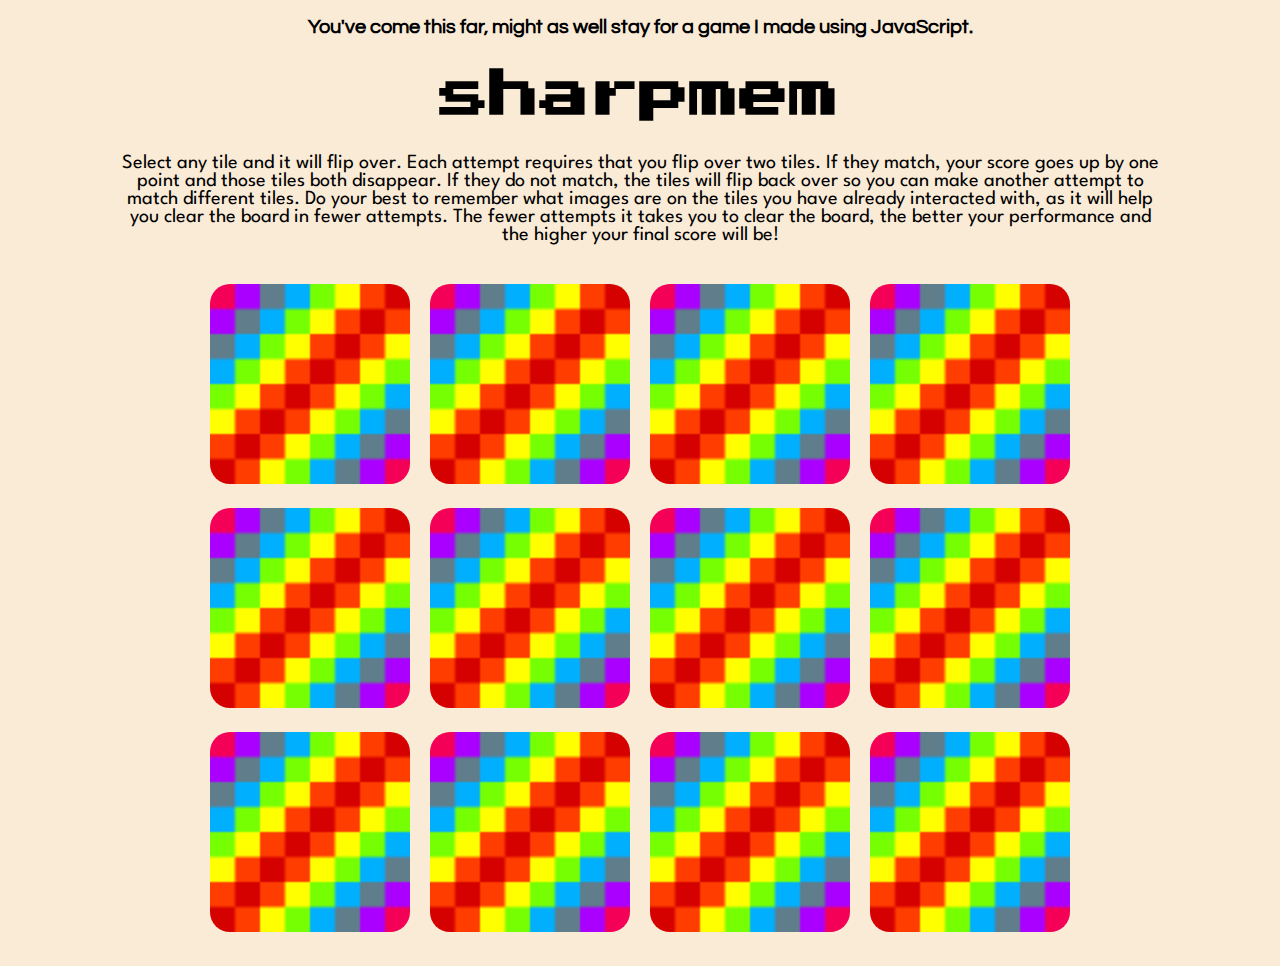
==== game.html @ 2d41956b "Added easter egg game" ====
<!DOCTYPE html>
<html lang="en">
    <head>
        <title>Memory Game</title>
        <meta charset="UTF-8">
        <meta http-equiv="X-UA-Compatible" content="IE=edge">
        <meta name="viewport" content="width=device-width, initial-scale=1, user-scalable=no">
        <link rel="stylesheet" type="text/css" href="assets/css/game-styles.css"/>
    </head>
    <body>
        <center>
            <h2>You've come this far, might as well stay for a game I made using JavaScript.</h2>
            <h1>sharpmem</h1>
            <p>Select any tile and it will flip over. Each attempt requires that you flip over two tiles. If they match, your score goes up by one point and those tiles both disappear. If they do not match, the tiles will flip back over so you can make another attempt to match different tiles. Do your best to remember what images are on the tiles you have already interacted with, as it will help you clear the board in fewer attempts. The fewer attempts it takes you to clear the board, the better your performance and the higher your final score will be!</p>
            <h3><span id="result"></span></h3>
            <h3><span id="attempts"></span></h3>
            <h3><span id="scaled-score"></span></h3>
            <div id="grid"></div>
            <p><span id="congrats"></span></p>
        </center>

        <script src="app.js"></script>
    </body>
</html>
---- assets/css/game-styles.css ----
@import url('https://fonts.googleapis.com/css2?family=Dosis:wght@300&family=League+Spartan:wght@200&family=Press+Start+2P&family=Questrial&display=swap');
body {
    background-color:antiquewhite;
    margin-left: 9%;
    margin-right: 9%;
}

img {
    border-radius: 10%;
    width:  200px;
    height: 200px;
    margin: 10px 10px 10px 10px;
}

p {
    font-size: 20px;
    font-family: 'League Spartan', sans-serif;
}

h1 {
    font-size: 50px;
    font-family: 'Press Start 2P', cursive;
}

h2 {
    font-size: 20px;
    font-family: 'Questrial', sans-serif;
}

h3 {
    font-size: 30px;
    font-family: 'Dosis', sans-serif;
}
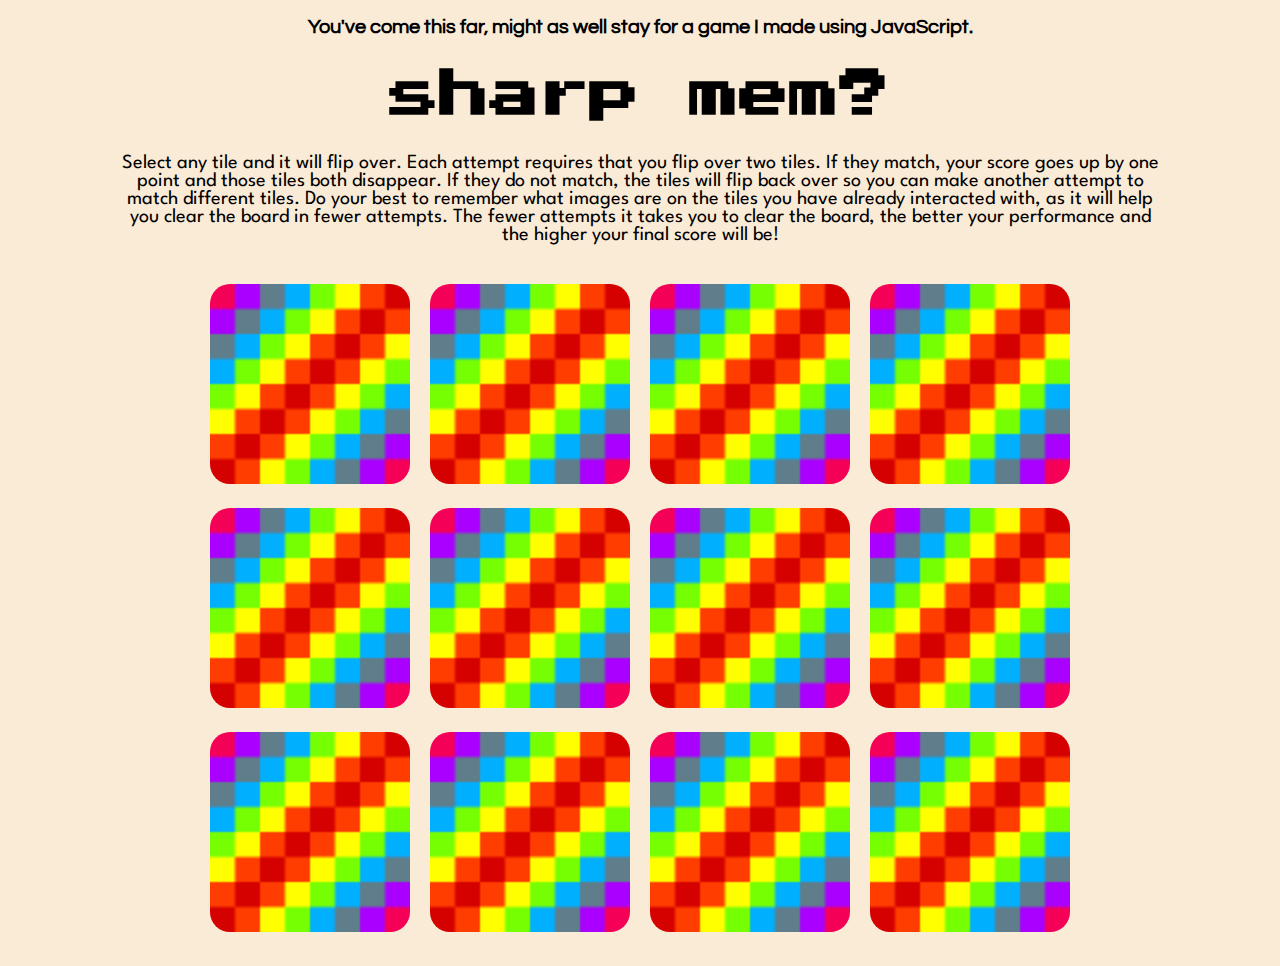
==== commit 74e1474a: "Adjust tiles sizes for mobile" ====
--- a/game.html
+++ b/game.html
@@ -10,7 +10,7 @@
     <body>
         <center>
             <h2>You've come this far, might as well stay for a game I made using JavaScript.</h2>
-            <h1>sharpmem</h1>
+            <h1>sharp mem?</h1>
             <p>Select any tile and it will flip over. Each attempt requires that you flip over two tiles. If they match, your score goes up by one point and those tiles both disappear. If they do not match, the tiles will flip back over so you can make another attempt to match different tiles. Do your best to remember what images are on the tiles you have already interacted with, as it will help you clear the board in fewer attempts. The fewer attempts it takes you to clear the board, the better your performance and the higher your final score will be!</p>
             <h3><span id="result"></span></h3>
             <h3><span id="attempts"></span></h3>
--- a/assets/css/game-styles.css
+++ b/assets/css/game-styles.css
@@ -1,4 +1,5 @@
 @import url('https://fonts.googleapis.com/css2?family=Dosis:wght@300&family=League+Spartan:wght@200&family=Press+Start+2P&family=Questrial&display=swap');
+
 body {
     background-color:antiquewhite;
     margin-left: 9%;
@@ -11,6 +12,15 @@
     height: 200px;
     margin: 10px 10px 10px 10px;
 }
+
+    @media screen and (max-width: 480px) {
+        img {
+            border-radius: 10%;
+            width:  40px;
+            height: 40px;
+            margin: 4px 4px 4px 4px;
+        }
+    }
 
 p {
     font-size: 20px;
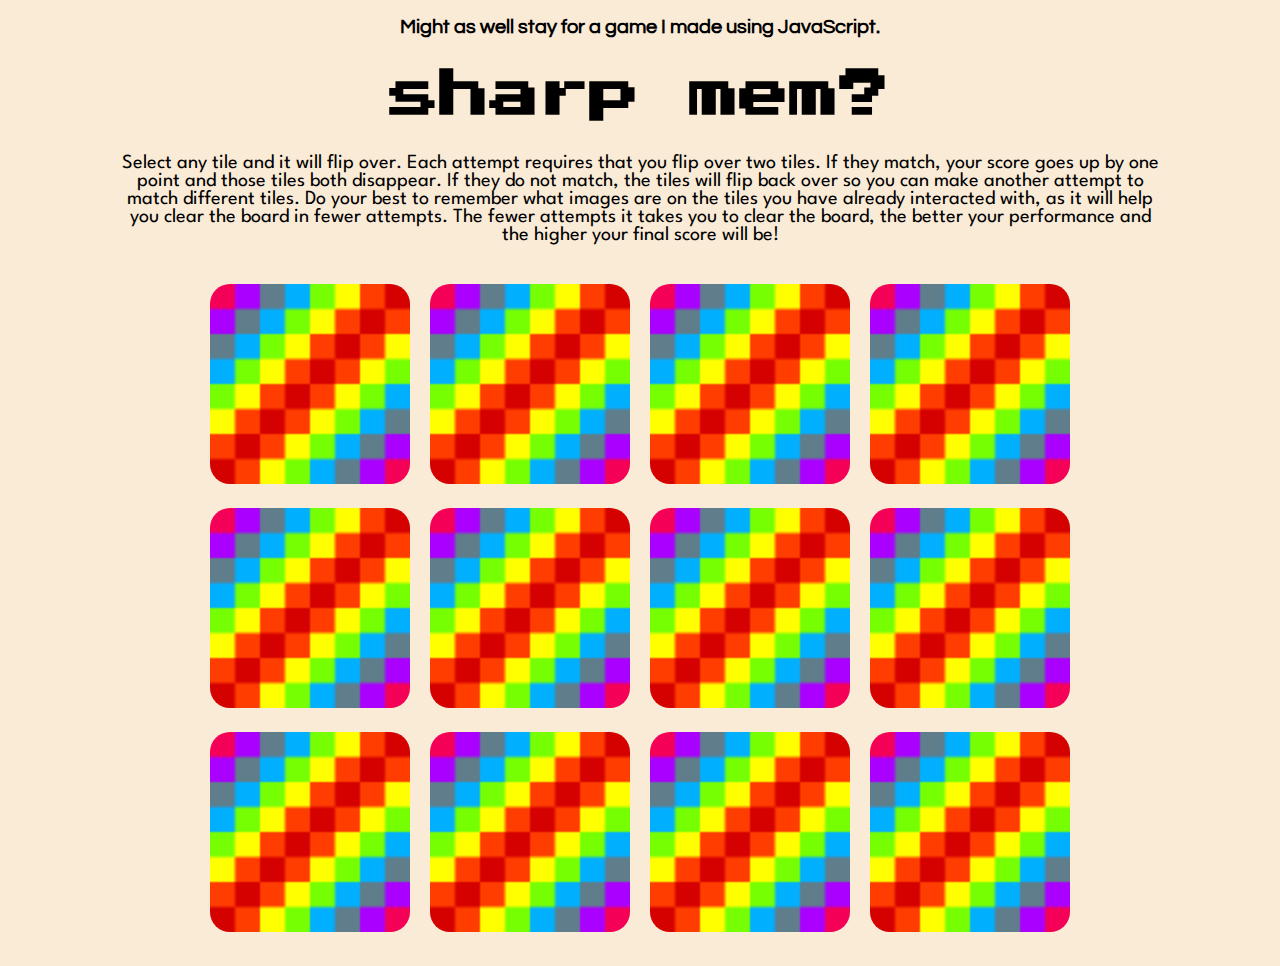
==== commit bf531197: "Changed game entry point" ====
--- a/game.html
+++ b/game.html
@@ -9,7 +9,7 @@
     </head>
     <body>
         <center>
-            <h2>You've come this far, might as well stay for a game I made using JavaScript.</h2>
+            <h2>Might as well stay for a game I made using JavaScript.</h2>
             <h1>sharp mem?</h1>
             <p>Select any tile and it will flip over. Each attempt requires that you flip over two tiles. If they match, your score goes up by one point and those tiles both disappear. If they do not match, the tiles will flip back over so you can make another attempt to match different tiles. Do your best to remember what images are on the tiles you have already interacted with, as it will help you clear the board in fewer attempts. The fewer attempts it takes you to clear the board, the better your performance and the higher your final score will be!</p>
             <h3><span id="result"></span></h3>
--- a/assets/css/game-styles.css
+++ b/assets/css/game-styles.css
@@ -13,18 +13,22 @@
     margin: 10px 10px 10px 10px;
 }
 
-    @media screen and (max-width: 480px) {
+    @media screen and (max-width: 600px) {
         img {
             border-radius: 10%;
-            width:  40px;
-            height: 40px;
-            margin: 4px 4px 4px 4px;
+            width:  80px;
+            height: 80px;
+            margin: 6px 6px 6px 6px;
         }
     }
 
 p {
     font-size: 20px;
     font-family: 'League Spartan', sans-serif;
+}
+
+.congrats {
+    color:crimson;
 }
 
 h1 {
